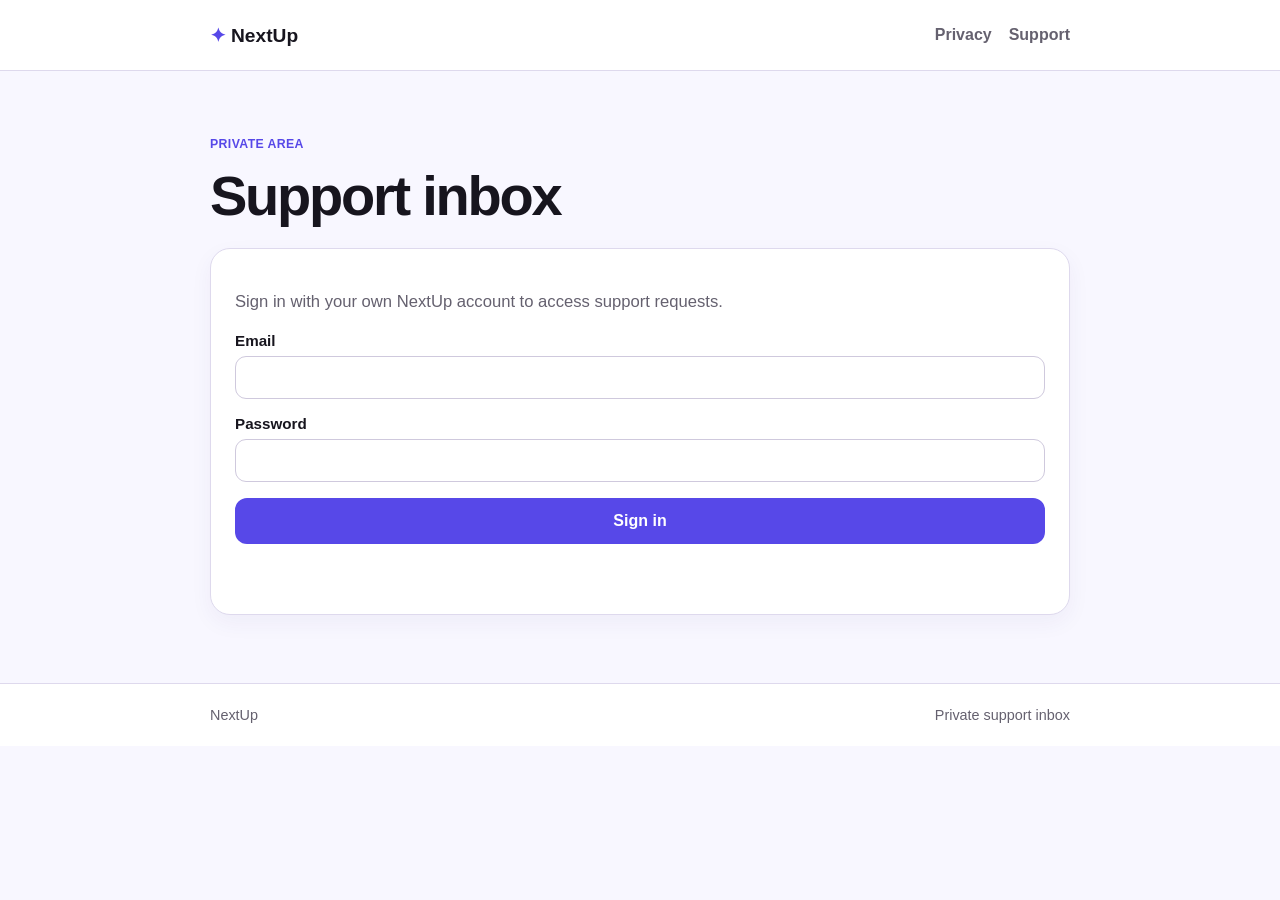
==== admin/index.html @ a48cab21 "Publish NextUp privacy and support website" ====
<!doctype html><html lang="en"><head><meta charset="utf-8"><meta name="viewport" content="width=device-width,initial-scale=1"><title>Support inbox · NextUp</title><link rel="stylesheet" href="../assets/site.css"></head><body>
<header class="site-header"><div class="header-content"><a class="brand" href="../"><span class="brand-mark">✦</span>NextUp</a><nav><a href="../privacy/">Privacy</a><a href="../support/">Support</a></nav></div></header>
<main class="content"><p class="eyebrow">Private area</p><h1>Support inbox</h1><section id="login-card" class="card"><p>Sign in with your own NextUp account to access support requests.</p><form id="login-form"><label>Email<input required name="email" type="email" autocomplete="username"></label><label>Password<input required name="password" type="password" autocomplete="current-password"></label><button class="button">Sign in</button><p id="login-result" class="hint" aria-live="polite"></p></form></section><section id="inbox" class="card hidden"><div style="display:flex;justify-content:space-between;gap:16px;align-items:center"><h2 style="margin:0">Messages</h2><button id="sign-out" class="button secondary">Sign out</button></div><p id="inbox-result" class="hint"></p><div id="message-list"></div></section></main>
<footer class="site-footer"><div class="footer-content"><span>NextUp</span><span>Private support inbox</span></div></footer><script src="../assets/config.js"></script><script type="module">
import {createClient} from 'https://esm.sh/@supabase/supabase-js@2';const supabase=createClient(NextUpSupportConfig.supabaseUrl,NextUpSupportConfig.publishableKey),loginCard=document.querySelector('#login-card'),inbox=document.querySelector('#inbox'),loginResult=document.querySelector('#login-result'),list=document.querySelector('#message-list'),inboxResult=document.querySelector('#inbox-result');const escape=value=>String(value??'').replace(/[&<>'"]/g,char=>({'&':'&amp;','<':'&lt;','>':'&gt;',"'":'&#39;','"':'&quot;'}[char]));async function load(){const {data,error}=await supabase.from('support_inbox').select('*').order('created_at',{ascending:false});if(error){inboxResult.textContent='This account is not authorised to view the support inbox.';inboxResult.className='error';return;}inboxResult.textContent=data.length?`${data.length} request${data.length===1?'':'s'}.`:'No support requests yet.';list.innerHTML=data.map(item=>`<article class="inbox-item"><div style="display:flex;justify-content:space-between;gap:12px"><div><h3>${escape(item.subject)}</h3><p class="meta">${escape(item.name)}${item.reply_email?` · ${escape(item.reply_email)`:''} · ${new Date(item.created_at).toLocaleString()}</p></div><select class="status" data-id="${item.id}"><option value="new" ${item.status==='new'?'selected':''}>New</option><option value="in_progress" ${item.status==='in_progress'?'selected':''}>In progress</option><option value="resolved" ${item.status==='resolved'?'selected':''}>Resolved</option></select></div><p class="message">${escape(item.message)}</p>${item.expected_result?`<p><strong>Expected:</strong> ${escape(item.expected_result)}</p>`:''}${item.actual_result?`<p><strong>Actual:</strong> ${escape(item.actual_result)}</p>`:''}${item.error_message?`<p><strong>Error:</strong> ${escape(item.error_message)}</p>`:''}<p class="meta">${escape(item.category)}${item.device_model?` · ${escape(item.device_model)`:''}${item.ios_version?` · ${escape(item.ios_version)`:''}${item.screen?` · ${escape(item.screen)`:''}</p></article>`).join('');document.querySelectorAll('.status').forEach(select=>select.addEventListener('change',async()=>{await supabase.from('support_inbox').update({status:select.value,updated_at:new Date().toISOString()}).eq('id',select.dataset.id);}));}async function session(){const {data:{session}}=await supabase.auth.getSession();if(session){loginCard.classList.add('hidden');inbox.classList.remove('hidden');await load();}}document.querySelector('#login-form').addEventListener('submit',async event=>{event.preventDefault();const values=Object.fromEntries(new FormData(event.target)),{error}=await supabase.auth.signInWithPassword({email:values.email,password:values.password});if(error){loginResult.textContent='Sign-in failed.';loginResult.className='error';return;}await session();});document.querySelector('#sign-out').addEventListener('click',async()=>{await supabase.auth.signOut();inbox.classList.add('hidden');loginCard.classList.remove('hidden');list.innerHTML='';});await session();
</script></body></html>
---- assets/site.css ----
:root { --ink:#17151e; --muted:#65616f; --surface:#f8f7ff; --card:#fff; --line:#ded9ed; --indigo:#5748e8; --violet:#7a54db; --gold:#f4a400; --danger:#cb3044; }
* { box-sizing:border-box; }
html { background:var(--surface); color:var(--ink); font-family:-apple-system,BlinkMacSystemFont,"SF Pro Display","Segoe UI",sans-serif; }
body { margin:0; min-width:320px; }
a { color:var(--indigo); font-weight:650; text-underline-offset:3px; }
.site-header { background:#fff; border-bottom:1px solid var(--line); }
.header-content,.content,.footer-content { width:min(100% - 40px, 860px); margin:auto; }
.header-content { display:flex; align-items:center; justify-content:space-between; min-height:70px; gap:20px; }
.brand { color:var(--ink); font-size:1.2rem; font-weight:800; text-decoration:none; white-space:nowrap; }
.brand-mark { color:var(--indigo); margin-right:5px; }
nav { display:flex; flex-wrap:wrap; gap:17px; }
nav a { color:var(--muted); text-decoration:none; }
nav a[aria-current="page"] { color:var(--indigo); }
.content { padding:52px 0 68px; }
.eyebrow { color:var(--indigo); font-weight:750; letter-spacing:.03em; text-transform:uppercase; font-size:.77rem; }
h1 { font-size:clamp(2.2rem,7vw,3.5rem); line-height:1.04; letter-spacing:-.04em; margin:10px 0 16px; }
h2 { font-size:1.4rem; margin:34px 0 10px; letter-spacing:-.02em; }
h3 { font-size:1.05rem; margin:0 0 6px; }
p,li { color:var(--muted); font-size:1.04rem; line-height:1.6; }
.lead { font-size:1.2rem; max-width:640px; }
.card { background:var(--card); border:1px solid var(--line); border-radius:20px; padding:24px; margin-top:22px; box-shadow:0 8px 22px rgba(61,45,120,.05); }
.grid { display:grid; grid-template-columns:repeat(2,minmax(0,1fr)); gap:16px; margin-top:25px; }
.button { display:inline-flex; align-items:center; justify-content:center; min-height:46px; padding:11px 17px; background:var(--indigo); border:0; border-radius:12px; color:#fff; font:inherit; font-weight:750; text-decoration:none; cursor:pointer; }
.button:hover { background:#493bd4; }
.button.secondary { background:#eeebff; color:var(--indigo); }
.site-footer { border-top:1px solid var(--line); background:#fff; padding:23px 0; }
.footer-content { display:flex; gap:15px; justify-content:space-between; color:var(--muted); font-size:.9rem; }
form { display:grid; gap:16px; }
label { display:grid; gap:7px; color:var(--ink); font-weight:700; font-size:.95rem; }
input,select,textarea { width:100%; border:1px solid #cfc9dd; background:#fff; border-radius:11px; color:var(--ink); font:inherit; padding:12px; }
textarea { min-height:124px; resize:vertical; }
input:focus,select:focus,textarea:focus { outline:3px solid #dcd8ff; border-color:var(--indigo); }
.form-grid { display:grid; grid-template-columns:repeat(2,minmax(0,1fr)); gap:16px; }
.hint,.notice { color:var(--muted); font-size:.92rem; }
.notice { padding:12px 14px; background:#f0efff; border-radius:11px; }
.error { color:var(--danger); }.success { color:#197943; }
.honeypot { position:absolute; left:-9999px; }
.message { white-space:pre-wrap; color:var(--ink); }
.inbox-item { border-top:1px solid var(--line); padding:20px 0; }.inbox-item:first-child { border-top:0; }
.meta { color:var(--muted); font-size:.9rem; }.status { border:0; border-radius:999px; background:#eeebff; color:var(--indigo); padding:6px 9px; font:inherit; font-weight:700; }
.hidden { display:none !important; }
@media (max-width:600px) { .header-content,.footer-content { align-items:flex-start; flex-direction:column; padding:17px 0; }.content { padding-top:38px; }.grid,.form-grid { grid-template-columns:1fr; }.footer-content { gap:8px; } }
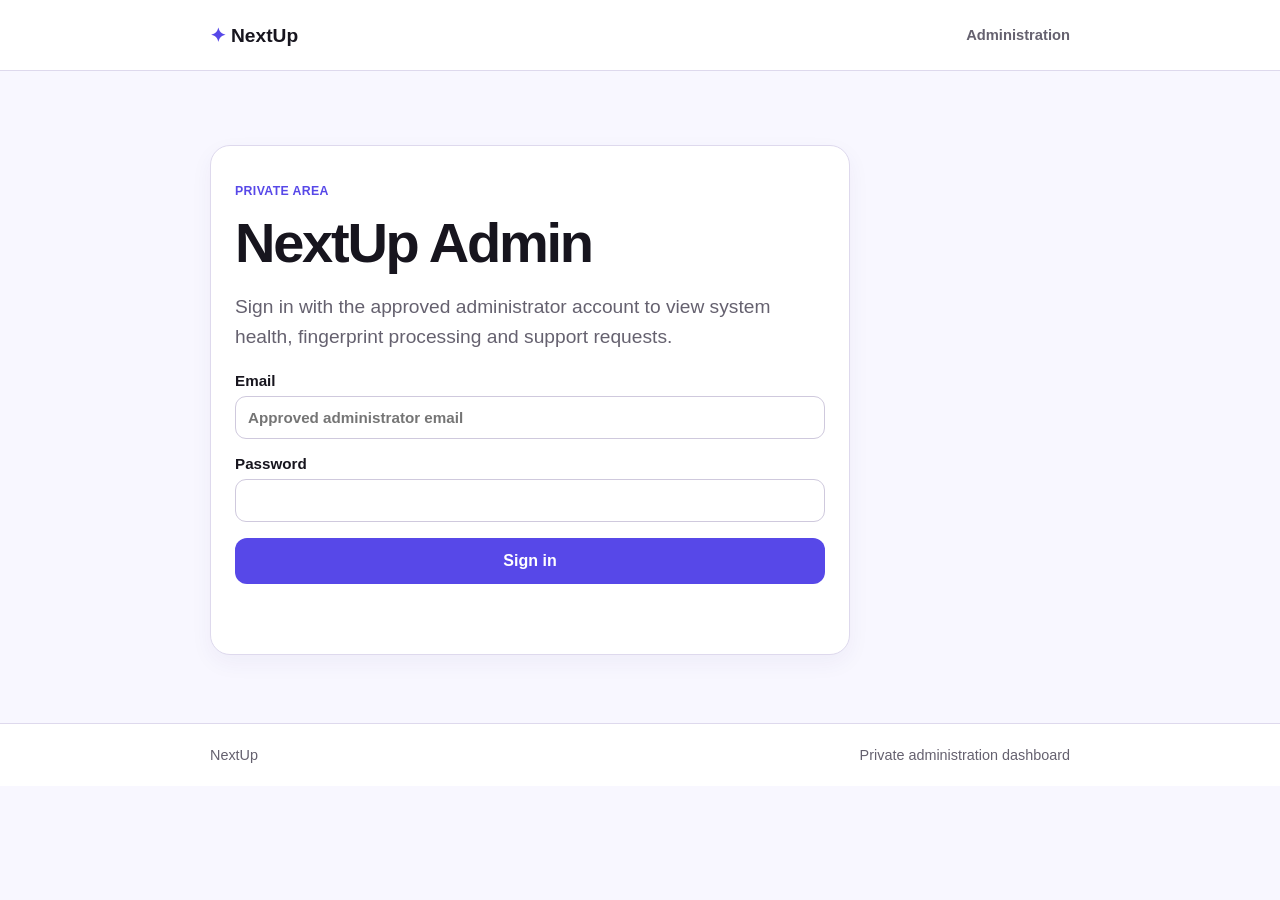
==== commit 79dbe65d: "Build read-only NextUp admin dashboard" ====
--- a/admin/index.html
+++ b/admin/index.html
@@ -1,6 +1,242 @@
-<!doctype html><html lang="en"><head><meta charset="utf-8"><meta name="viewport" content="width=device-width,initial-scale=1"><title>Support inbox · NextUp</title><link rel="stylesheet" href="../assets/site.css"></head><body>
-<header class="site-header"><div class="header-content"><a class="brand" href="../"><span class="brand-mark">✦</span>NextUp</a><nav><a href="../privacy/">Privacy</a><a href="../support/">Support</a></nav></div></header>
-<main class="content"><p class="eyebrow">Private area</p><h1>Support inbox</h1><section id="login-card" class="card"><p>Sign in with your own NextUp account to access support requests.</p><form id="login-form"><label>Email<input required name="email" type="email" autocomplete="username"></label><label>Password<input required name="password" type="password" autocomplete="current-password"></label><button class="button">Sign in</button><p id="login-result" class="hint" aria-live="polite"></p></form></section><section id="inbox" class="card hidden"><div style="display:flex;justify-content:space-between;gap:16px;align-items:center"><h2 style="margin:0">Messages</h2><button id="sign-out" class="button secondary">Sign out</button></div><p id="inbox-result" class="hint"></p><div id="message-list"></div></section></main>
-<footer class="site-footer"><div class="footer-content"><span>NextUp</span><span>Private support inbox</span></div></footer><script src="../assets/config.js"></script><script type="module">
-import {createClient} from 'https://esm.sh/@supabase/supabase-js@2';const supabase=createClient(NextUpSupportConfig.supabaseUrl,NextUpSupportConfig.publishableKey),loginCard=document.querySelector('#login-card'),inbox=document.querySelector('#inbox'),loginResult=document.querySelector('#login-result'),list=document.querySelector('#message-list'),inboxResult=document.querySelector('#inbox-result');const escape=value=>String(value??'').replace(/[&<>'"]/g,char=>({'&':'&amp;','<':'&lt;','>':'&gt;',"'":'&#39;','"':'&quot;'}[char]));async function load(){const {data,error}=await supabase.from('support_inbox').select('*').order('created_at',{ascending:false});if(error){inboxResult.textContent='This account is not authorised to view the support inbox.';inboxResult.className='error';return;}inboxResult.textContent=data.length?`${data.length} request${data.length===1?'':'s'}.`:'No support requests yet.';list.innerHTML=data.map(item=>`<article class="inbox-item"><div style="display:flex;justify-content:space-between;gap:12px"><div><h3>${escape(item.subject)}</h3><p class="meta">${escape(item.name)}${item.reply_email?` · ${escape(item.reply_email)`:''} · ${new Date(item.created_at).toLocaleString()}</p></div><select class="status" data-id="${item.id}"><option value="new" ${item.status==='new'?'selected':''}>New</option><option value="in_progress" ${item.status==='in_progress'?'selected':''}>In progress</option><option value="resolved" ${item.status==='resolved'?'selected':''}>Resolved</option></select></div><p class="message">${escape(item.message)}</p>${item.expected_result?`<p><strong>Expected:</strong> ${escape(item.expected_result)}</p>`:''}${item.actual_result?`<p><strong>Actual:</strong> ${escape(item.actual_result)}</p>`:''}${item.error_message?`<p><strong>Error:</strong> ${escape(item.error_message)}</p>`:''}<p class="meta">${escape(item.category)}${item.device_model?` · ${escape(item.device_model)`:''}${item.ios_version?` · ${escape(item.ios_version)`:''}${item.screen?` · ${escape(item.screen)`:''}</p></article>`).join('');document.querySelectorAll('.status').forEach(select=>select.addEventListener('change',async()=>{await supabase.from('support_inbox').update({status:select.value,updated_at:new Date().toISOString()}).eq('id',select.dataset.id);}));}async function session(){const {data:{session}}=await supabase.auth.getSession();if(session){loginCard.classList.add('hidden');inbox.classList.remove('hidden');await load();}}document.querySelector('#login-form').addEventListener('submit',async event=>{event.preventDefault();const values=Object.fromEntries(new FormData(event.target)),{error}=await supabase.auth.signInWithPassword({email:values.email,password:values.password});if(error){loginResult.textContent='Sign-in failed.';loginResult.className='error';return;}await session();});document.querySelector('#sign-out').addEventListener('click',async()=>{await supabase.auth.signOut();inbox.classList.add('hidden');loginCard.classList.remove('hidden');list.innerHTML='';});await session();
-</script></body></html>
+<!doctype html>
+<html lang="en">
+<head>
+  <meta charset="utf-8">
+  <meta name="viewport" content="width=device-width,initial-scale=1">
+  <meta name="robots" content="noindex,nofollow">
+  <title>NextUp Admin</title>
+  <link rel="stylesheet" href="../assets/site.css">
+</head>
+<body class="admin-page">
+  <header class="site-header">
+    <div class="header-content">
+      <a class="brand" href="../"><span class="brand-mark">✦</span>NextUp</a>
+      <span class="admin-label">Administration</span>
+    </div>
+  </header>
+
+  <main class="content admin-content">
+    <section id="login-card" class="admin-login card">
+      <p class="eyebrow">Private area</p>
+      <h1>NextUp Admin</h1>
+      <p class="lead">Sign in with the approved administrator account to view system health, fingerprint processing and support requests.</p>
+      <form id="login-form">
+        <label>Email<input required name="email" type="email" autocomplete="username" placeholder="Approved administrator email"></label>
+        <label>Password<input required name="password" type="password" autocomplete="current-password"></label>
+        <button class="button" type="submit">Sign in</button>
+        <p id="login-result" class="hint" aria-live="polite"></p>
+      </form>
+    </section>
+
+    <section id="dashboard" class="hidden" aria-live="polite">
+      <div class="admin-title-row">
+        <div>
+          <p class="eyebrow">Private dashboard</p>
+          <h1>System overview</h1>
+          <p id="refresh-status" class="hint">Loading…</p>
+        </div>
+        <div class="admin-actions">
+          <button id="refresh" class="button secondary" type="button">Refresh</button>
+          <button id="sign-out" class="button secondary" type="button">Sign out</button>
+        </div>
+      </div>
+
+      <p id="dashboard-error" class="error hidden" role="alert"></p>
+
+      <section aria-labelledby="overview-heading">
+        <h2 id="overview-heading">Fingerprint worker queue</h2>
+        <div id="overview-cards" class="metric-grid"></div>
+      </section>
+
+      <section class="admin-section" aria-labelledby="health-heading">
+        <h2 id="health-heading">System health</h2>
+        <div id="health-card" class="health-card"></div>
+      </section>
+
+      <section class="admin-section" aria-labelledby="queue-heading">
+        <div class="section-title-row">
+          <div>
+            <h2 id="queue-heading">Fingerprint queue</h2>
+            <p id="queue-summary" class="hint">Loading jobs…</p>
+          </div>
+        </div>
+        <div class="filter-row" aria-label="Fingerprint queue filters">
+          <label>Status<select id="job-status"><option value="">All statuses</option><option value="pending">Pending</option><option value="processing">Processing</option><option value="completed">Completed</option><option value="failed">Failed</option><option value="unavailable">Unavailable</option></select></label>
+          <label>Age<select id="job-age"><option value="">Any age</option><option value="30">Pending over 30 minutes</option><option value="60">Older than 1 hour</option><option value="360">Older than 6 hours</option></select></label>
+          <label class="check-label"><input id="job-priority" type="checkbox"> High priority</label>
+          <label class="check-label"><input id="job-retried" type="checkbox"> Retried 3+ times</label>
+        </div>
+        <div class="table-wrap">
+          <table>
+            <thead><tr><th scope="col">TMDB ID</th><th scope="col">Status</th><th scope="col">Priority</th><th scope="col">Attempts</th><th scope="col">Requested</th><th scope="col">Latest activity</th><th scope="col">Error</th></tr></thead>
+            <tbody id="jobs-list"></tbody>
+          </table>
+        </div>
+        <div class="pagination"><button id="jobs-previous" class="button secondary" type="button">Previous</button><span id="jobs-page" class="hint"></span><button id="jobs-next" class="button secondary" type="button">Next</button></div>
+      </section>
+
+      <section class="admin-section" aria-labelledby="support-heading">
+        <div class="section-title-row">
+          <div><h2 id="support-heading">Support requests</h2><p id="support-summary" class="hint">Loading requests…</p></div>
+        </div>
+        <div class="filter-row" aria-label="Support request filters">
+          <label>Status<select id="support-status"><option value="">All statuses</option><option value="new">New</option><option value="in_progress">In progress</option><option value="resolved">Resolved</option></select></label>
+          <label class="search-label">Search<input id="support-search" type="search" placeholder="Subject, message or email"></label>
+        </div>
+        <div id="support-list" class="request-list"></div>
+        <div class="pagination"><button id="support-previous" class="button secondary" type="button">Previous</button><span id="support-page" class="hint"></span><button id="support-next" class="button secondary" type="button">Next</button></div>
+      </section>
+    </section>
+  </main>
+
+  <dialog id="job-detail" class="job-detail">
+    <div class="dialog-header"><h2>Fingerprint detail</h2><button id="close-detail" class="button secondary" type="button">Close</button></div>
+    <div id="job-detail-content"></div>
+  </dialog>
+
+  <footer class="site-footer"><div class="footer-content"><span>NextUp</span><span>Private administration dashboard</span></div></footer>
+
+  <script src="../assets/config.js"></script>
+  <script type="module">
+    import { createClient } from 'https://esm.sh/@supabase/supabase-js@2';
+
+    const supabase = createClient(NextUpSupportConfig.supabaseUrl, NextUpSupportConfig.publishableKey, {
+      auth: { persistSession: true, autoRefreshToken: true, detectSessionInUrl: false }
+    });
+    const state = { jobsPage: 0, jobsTotal: 0, supportPage: 0, supportTotal: 0, refreshTimer: null };
+    const $ = selector => document.querySelector(selector);
+    const loginCard = $('#login-card');
+    const dashboard = $('#dashboard');
+    const errorBanner = $('#dashboard-error');
+    const detailDialog = $('#job-detail');
+    const dateTime = value => value ? new Date(value).toLocaleString() : '—';
+    const age = minutes => minutes === null || minutes === undefined ? 'No pending jobs' : `${minutes < 60 ? `${minutes} min` : `${Math.floor(minutes / 60)}h ${minutes % 60}m`}`;
+    const setText = (selector, value) => $(selector).textContent = value;
+    const showError = message => { errorBanner.textContent = message; errorBanner.classList.toggle('hidden', !message); };
+    const statusTag = status => { const tag = document.createElement('span'); tag.className = `status-tag ${String(status || '').replace(/[^a-z_]/g, '')}`; tag.textContent = status || 'Unknown'; return tag; };
+    const text = (value, fallback = '—') => value === null || value === undefined || value === '' ? fallback : String(value);
+
+    async function rpc(name, values = {}) {
+      const { data, error } = await supabase.rpc(name, values);
+      if (error) throw error;
+      return data;
+    }
+
+    function renderOverview(row) {
+      const cards = [
+        ['Pending', row.pending_jobs, 'Waiting to be processed'],
+        ['Processing', row.processing_jobs, 'In progress now'],
+        ['Completed', row.completed_jobs, 'All recorded jobs'],
+        ['Failed', row.failed_jobs, 'Need attention'],
+        ['Last hour', row.completed_last_hour, 'Jobs completed'],
+        ['Oldest pending', age(row.oldest_pending_minutes), row.oldest_pending_at ? dateTime(row.oldest_pending_at) : 'Nothing waiting'],
+        ['Unanswered support', row.unanswered_support_requests, 'New or in progress'],
+        ['Support in 24h', row.support_requests_last_24_hours, 'Recently received']
+      ];
+      const container = $('#overview-cards');
+      container.replaceChildren(...cards.map(([label, value, note]) => {
+        const card = document.createElement('article'); card.className = 'metric-card';
+        const heading = document.createElement('h3'); heading.textContent = label;
+        const number = document.createElement('p'); number.className = 'metric-value'; number.textContent = text(value, '0');
+        const detail = document.createElement('p'); detail.className = 'hint'; detail.textContent = note;
+        card.append(heading, number, detail); return card;
+      }));
+    }
+
+    function renderHealth(row) {
+      const container = $('#health-card'); container.replaceChildren();
+      const items = [
+        ['Database', row.database_status || 'Connected'],
+        ['Last successful worker completion', dateTime(row.last_successful_worker_completion)],
+        ['Last worker failure', dateTime(row.last_worker_failure)],
+        ['Current queue age', age(row.queue_age_minutes)],
+        ['Failed jobs', text(row.failed_jobs, '0')],
+        ['Processing now', text(row.processing_jobs, '0')]
+      ];
+      items.forEach(([label, value]) => { const block = document.createElement('div'); const labelNode = document.createElement('span'); labelNode.textContent = label; const valueNode = document.createElement('strong'); valueNode.textContent = value; block.append(labelNode, valueNode); container.append(block); });
+    }
+
+    function renderJobs(rows) {
+      const body = $('#jobs-list'); body.replaceChildren();
+      state.jobsTotal = Number(rows[0]?.total_count || 0);
+      if (!rows.length) { const row = document.createElement('tr'); const cell = document.createElement('td'); cell.colSpan = 7; cell.textContent = 'No jobs match these filters.'; row.append(cell); body.append(row); }
+      rows.forEach(job => {
+        const row = document.createElement('tr'); row.className = 'selectable-row'; row.tabIndex = 0; row.setAttribute('aria-label', `View TMDB ${job.tmdb_id} fingerprint job details`);
+        const cells = [job.tmdb_id, null, job.priority, job.attempt_count, dateTime(job.requested_at), dateTime(job.completed_at || job.started_at || job.updated_at), job.error_code || '—'];
+        cells.forEach((value, index) => { const cell = document.createElement('td'); if (index === 1) cell.append(statusTag(job.status)); else cell.textContent = text(value); row.append(cell); });
+        const open = () => loadJobDetail(job.id); row.addEventListener('click', open); row.addEventListener('keydown', event => { if (event.key === 'Enter' || event.key === ' ') { event.preventDefault(); open(); } }); body.append(row);
+      });
+      const pageCount = Math.max(1, Math.ceil(state.jobsTotal / 50));
+      setText('#jobs-page', `Page ${state.jobsPage + 1} of ${pageCount} · ${state.jobsTotal} jobs`);
+      $('#jobs-previous').disabled = state.jobsPage === 0; $('#jobs-next').disabled = state.jobsPage + 1 >= pageCount;
+      setText('#queue-summary', state.jobsTotal ? `${state.jobsTotal} job${state.jobsTotal === 1 ? '' : 's'} found.` : 'No jobs match these filters.');
+    }
+
+    function addDetailBlock(container, label, value) { const block = document.createElement('div'); block.className = 'detail-item'; const heading = document.createElement('span'); heading.textContent = label; const content = document.createElement('strong'); content.textContent = text(value); block.append(heading, content); container.append(block); }
+    async function loadJobDetail(id) {
+      try {
+        const data = await rpc('admin_fingerprint_job_detail', { p_job_id: id });
+        const container = $('#job-detail-content'); container.replaceChildren();
+        if (!data) { container.textContent = 'This job is no longer available.'; detailDialog.showModal(); return; }
+        const fingerprint = data.fingerprint || {}; const job = data.job || {};
+        const summary = document.createElement('div'); summary.className = 'detail-grid';
+        [['TMDB ID', job.tmdb_id], ['Job status', job.status], ['Priority', job.priority], ['Attempts', job.attempt_count], ['Requested', dateTime(job.requested_at)], ['Last error', job.error_code], ['Fingerprint status', fingerprint.status], ['Usable fingerprint', fingerprint.usable ? 'Yes' : 'No'], ['Attributes', fingerprint.attribute_count], ['Genres', fingerprint.genre_count], ['Themes and keywords', fingerprint.keyword_count], ['Last success', dateTime(fingerprint.last_successful_run)]].forEach(([label, value]) => addDetailBlock(summary, label, value));
+        const availability = document.createElement('pre'); availability.className = 'detail-json'; availability.textContent = JSON.stringify(fingerprint.dimension_availability || {}, null, 2);
+        const availabilityHeading = document.createElement('h3'); availabilityHeading.textContent = 'Dimensions present';
+        const historyHeading = document.createElement('h3'); historyHeading.textContent = 'Recent job history';
+        const history = document.createElement('ul'); history.className = 'history-list';
+        (data.history || []).forEach(item => { const entry = document.createElement('li'); entry.textContent = `${dateTime(item.requested_at)} · ${item.status} · ${item.attempt_count} attempt${item.attempt_count === 1 ? '' : 's'}${item.error_code ? ` · ${item.error_code}` : ''}`; history.append(entry); });
+        if (!history.children.length) { const entry = document.createElement('li'); entry.textContent = 'No previous job history.'; history.append(entry); }
+        container.append(summary, availabilityHeading, availability, historyHeading, history); detailDialog.showModal();
+      } catch (error) { showError(error.message || 'Could not load fingerprint details.'); }
+    }
+
+    function renderSupport(rows) {
+      const list = $('#support-list'); list.replaceChildren(); state.supportTotal = Number(rows[0]?.total_count || 0);
+      if (!rows.length) { const empty = document.createElement('p'); empty.className = 'hint'; empty.textContent = 'No support requests match these filters.'; list.append(empty); }
+      rows.forEach(request => {
+        const card = document.createElement('article'); card.className = 'request-card';
+        const top = document.createElement('div'); top.className = 'request-top'; const title = document.createElement('h3'); title.textContent = request.subject; top.append(title, statusTag(request.status));
+        const meta = document.createElement('p'); meta.className = 'meta'; meta.textContent = `${request.name}${request.reply_email ? ` · ${request.reply_email}` : ''} · ${dateTime(request.created_at)}`;
+        const message = document.createElement('p'); message.className = 'message'; message.textContent = request.message;
+        const context = document.createElement('p'); context.className = 'meta'; context.textContent = [request.category, request.device_model, request.ios_version, request.app_version, request.screen].filter(Boolean).join(' · ');
+        card.append(top, meta, message);
+        [['Expected', request.expected_result], ['Actual', request.actual_result], ['Error', request.error_message], ['Admin note', request.admin_note]].forEach(([label, value]) => { if (value) { const line = document.createElement('p'); const strong = document.createElement('strong'); strong.textContent = `${label}: `; line.append(strong, document.createTextNode(value)); card.append(line); } });
+        if (context.textContent) card.append(context); list.append(card);
+      });
+      const pageCount = Math.max(1, Math.ceil(state.supportTotal / 50));
+      setText('#support-page', `Page ${state.supportPage + 1} of ${pageCount} · ${state.supportTotal} requests`);
+      $('#support-previous').disabled = state.supportPage === 0; $('#support-next').disabled = state.supportPage + 1 >= pageCount;
+      setText('#support-summary', state.supportTotal ? `${state.supportTotal} request${state.supportTotal === 1 ? '' : 's'} found.` : 'No support requests match these filters.');
+    }
+
+    async function loadJobs() { const rows = await rpc('admin_fingerprint_jobs', { p_status: $('#job-status').value || null, p_high_priority: $('#job-priority').checked, p_retried: $('#job-retried').checked, p_stale_minutes: $('#job-age').value ? Number($('#job-age').value) : null, p_page: state.jobsPage, p_page_size: 50 }); renderJobs(rows || []); }
+    async function loadSupport() { const rows = await rpc('admin_support_requests', { p_status: $('#support-status').value || null, p_search: $('#support-search').value || null, p_page: state.supportPage, p_page_size: 50 }); renderSupport(rows || []); }
+    async function refreshDashboard() {
+      try {
+        showError('');
+        const [overview, health] = await Promise.all([rpc('admin_dashboard_overview'), rpc('admin_system_health')]);
+        renderOverview(overview?.[0] || {}); renderHealth(health?.[0] || {});
+        await Promise.all([loadJobs(), loadSupport()]);
+        setText('#refresh-status', `Last refreshed ${new Date().toLocaleTimeString()}. Updates automatically every minute.`);
+      } catch (error) {
+        const unauthorized = /administrator access|required|permission|JWT|session/i.test(error.message || '');
+        if (unauthorized) { await signOut('This account is not authorised to use the NextUp Admin dashboard.'); return; }
+        showError(error.message || 'The dashboard could not refresh. Please try again.');
+      }
+    }
+    function startDashboard() { loginCard.classList.add('hidden'); dashboard.classList.remove('hidden'); clearInterval(state.refreshTimer); refreshDashboard(); state.refreshTimer = setInterval(refreshDashboard, 60000); }
+    async function signOut(message = '') { clearInterval(state.refreshTimer); await supabase.auth.signOut(); dashboard.classList.add('hidden'); loginCard.classList.remove('hidden'); setText('#login-result', message); $('#login-result').className = message ? 'error' : 'hint'; }
+
+    $('#login-form').addEventListener('submit', async event => { event.preventDefault(); const values = Object.fromEntries(new FormData(event.currentTarget)); setText('#login-result', 'Signing in…'); $('#login-result').className = 'hint'; const { error } = await supabase.auth.signInWithPassword({ email: values.email, password: values.password }); if (error) { setText('#login-result', 'Sign-in failed. Please check the approved administrator credentials.'); $('#login-result').className = 'error'; return; } startDashboard(); });
+    $('#sign-out').addEventListener('click', () => signOut()); $('#refresh').addEventListener('click', refreshDashboard); $('#close-detail').addEventListener('click', () => detailDialog.close());
+    [['#job-status', 'change'], ['#job-age', 'change'], ['#job-priority', 'change'], ['#job-retried', 'change']].forEach(([selector, event]) => $(selector).addEventListener(event, () => { state.jobsPage = 0; loadJobs().catch(error => showError(error.message)); }));
+    $('#support-status').addEventListener('change', () => { state.supportPage = 0; loadSupport().catch(error => showError(error.message)); });
+    let searchTimer; $('#support-search').addEventListener('input', () => { clearTimeout(searchTimer); searchTimer = setTimeout(() => { state.supportPage = 0; loadSupport().catch(error => showError(error.message)); }, 250); });
+    $('#jobs-previous').addEventListener('click', () => { if (state.jobsPage > 0) { state.jobsPage--; loadJobs().catch(error => showError(error.message)); } }); $('#jobs-next').addEventListener('click', () => { if ((state.jobsPage + 1) * 50 < state.jobsTotal) { state.jobsPage++; loadJobs().catch(error => showError(error.message)); } });
+    $('#support-previous').addEventListener('click', () => { if (state.supportPage > 0) { state.supportPage--; loadSupport().catch(error => showError(error.message)); } }); $('#support-next').addEventListener('click', () => { if ((state.supportPage + 1) * 50 < state.supportTotal) { state.supportPage++; loadSupport().catch(error => showError(error.message)); } });
+    supabase.auth.onAuthStateChange((_event, session) => { if (!session && !loginCard.classList.contains('hidden')) return; if (!session) signOut('Your session has ended. Please sign in again.'); });
+    const { data: { session } } = await supabase.auth.getSession(); if (session) startDashboard();
+  </script>
+</body>
+</html>
--- a/assets/site.css
+++ b/assets/site.css
@@ -39,4 +39,21 @@
 .inbox-item { border-top:1px solid var(--line); padding:20px 0; }.inbox-item:first-child { border-top:0; }
 .meta { color:var(--muted); font-size:.9rem; }.status { border:0; border-radius:999px; background:#eeebff; color:var(--indigo); padding:6px 9px; font:inherit; font-weight:700; }
 .hidden { display:none !important; }
+.admin-label { color:var(--muted); font-size:.92rem; font-weight:700; }
+.admin-content { max-width:1120px; }
+.admin-login { max-width:640px; }
+.admin-title-row,.section-title-row,.dialog-header,.request-top { display:flex; align-items:flex-start; justify-content:space-between; gap:18px; }
+.admin-title-row h1 { margin-bottom:8px; }.admin-actions { display:flex; flex-wrap:wrap; gap:9px; padding-top:14px; }
+.admin-section { margin-top:46px; }.admin-section h2 { margin:0 0 8px; }
+.metric-grid { display:grid; grid-template-columns:repeat(4,minmax(0,1fr)); gap:14px; margin-top:16px; }
+.metric-card,.health-card,.request-card { background:var(--card); border:1px solid var(--line); border-radius:16px; box-shadow:0 8px 22px rgba(61,45,120,.05); }
+.metric-card { padding:18px; min-height:142px; }.metric-card h3 { margin:0; }.metric-value { color:var(--ink); font-size:1.9rem; font-weight:800; line-height:1.05; margin:16px 0 7px; letter-spacing:-.04em; }
+.health-card { display:grid; grid-template-columns:repeat(3,minmax(0,1fr)); gap:1px; overflow:hidden; margin-top:16px; }.health-card div { padding:17px; background:var(--card); border:1px solid #f1eef8; }.health-card span { display:block; color:var(--muted); font-size:.86rem; margin-bottom:7px; }.health-card strong { display:block; color:var(--ink); font-size:.98rem; overflow-wrap:anywhere; }
+.filter-row { display:flex; flex-wrap:wrap; align-items:end; gap:14px; background:#f0efff; border-radius:15px; padding:15px; margin:17px 0; }.filter-row label { min-width:145px; }.filter-row .search-label { flex:1 1 260px; }.filter-row input,.filter-row select { background:#fff; }.check-label { display:flex; grid-template-columns:auto 1fr; align-items:center; gap:8px; min-height:46px; }.check-label input { width:18px; height:18px; accent-color:var(--indigo); }
+.table-wrap { overflow-x:auto; border:1px solid var(--line); border-radius:16px; background:#fff; }table { width:100%; min-width:800px; border-collapse:collapse; text-align:left; }th,td { padding:13px 15px; border-bottom:1px solid var(--line); vertical-align:middle; }th { color:var(--muted); font-size:.8rem; text-transform:uppercase; letter-spacing:.045em; }tbody tr:last-child td { border-bottom:0; }.selectable-row { cursor:pointer; }.selectable-row:hover,.selectable-row:focus { background:#f4f2ff; outline:none; }
+.status-tag { display:inline-flex; align-items:center; min-height:27px; padding:4px 9px; border-radius:999px; background:#eceaff; color:var(--indigo); font-size:.82rem; font-weight:750; white-space:nowrap; }.status-tag.failed { background:#fde8ec; color:var(--danger); }.status-tag.pending { background:#fff3d7; color:#8b5d00; }.status-tag.processing { background:#e5f3fa; color:#1b647c; }.status-tag.completed { background:#e8f6ec; color:#197943; }.status-tag.unavailable { background:#ececf0; color:#55515d; }
+.pagination { display:flex; align-items:center; justify-content:flex-end; gap:12px; margin-top:14px; }.pagination .button { min-height:39px; padding:8px 13px; }.button:disabled { opacity:.45; cursor:not-allowed; }
+.request-list { display:grid; gap:13px; }.request-card { padding:20px; }.request-card h3 { font-size:1.08rem; }.request-card p { margin:8px 0; }.request-card strong { color:var(--ink); }.job-detail { width:min(760px,calc(100% - 30px)); max-height:85vh; border:1px solid var(--line); border-radius:20px; padding:24px; color:var(--ink); background:var(--surface); box-shadow:0 20px 70px rgba(16,12,45,.3); }.job-detail::backdrop { background:rgba(20,17,34,.5); }.dialog-header { position:sticky; top:-24px; z-index:1; padding:2px 0 17px; background:var(--surface); border-bottom:1px solid var(--line); }.dialog-header h2 { margin:4px 0; }.detail-grid { display:grid; grid-template-columns:repeat(2,minmax(0,1fr)); gap:1px; border:1px solid var(--line); border-radius:14px; overflow:hidden; margin:18px 0 24px; }.detail-item { padding:13px; background:#fff; border:1px solid #f1eef8; }.detail-item span { display:block; color:var(--muted); font-size:.8rem; margin-bottom:4px; }.detail-item strong { overflow-wrap:anywhere; }.detail-json { overflow:auto; padding:14px; background:#201d2d; color:#f8f7ff; border-radius:13px; font-size:.85rem; }.history-list { padding-left:21px; }.history-list li { color:var(--muted); margin:8px 0; }
 @media (max-width:600px) { .header-content,.footer-content { align-items:flex-start; flex-direction:column; padding:17px 0; }.content { padding-top:38px; }.grid,.form-grid { grid-template-columns:1fr; }.footer-content { gap:8px; } }
+@media (max-width:820px) { .metric-grid { grid-template-columns:repeat(2,minmax(0,1fr)); }.health-card { grid-template-columns:repeat(2,minmax(0,1fr)); }.admin-title-row { flex-direction:column; }.admin-actions { padding-top:0; } }
+@media (max-width:520px) { .metric-grid,.health-card,.detail-grid { grid-template-columns:1fr; }.filter-row { align-items:stretch; }.filter-row label { width:100%; }.pagination { justify-content:space-between; gap:8px; }.pagination .hint { font-size:.8rem; }.request-top { flex-direction:column; gap:9px; } }
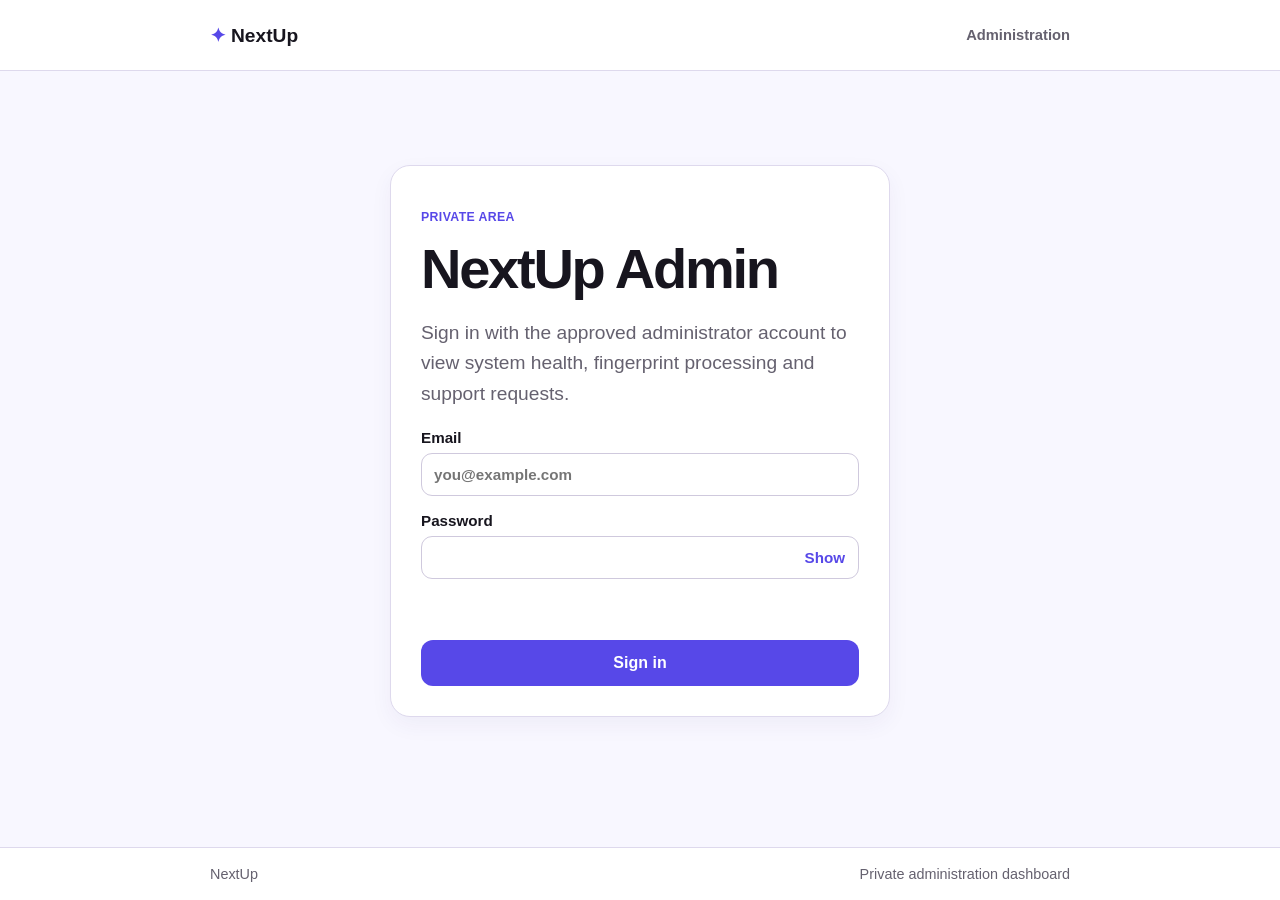
==== commit 0abae552: "Improve admin support workflow" ====
--- a/admin/index.html
+++ b/admin/index.html
@@ -21,10 +21,12 @@
       <h1>NextUp Admin</h1>
       <p class="lead">Sign in with the approved administrator account to view system health, fingerprint processing and support requests.</p>
       <form id="login-form">
-        <label>Email<input required name="email" type="email" autocomplete="username" placeholder="Approved administrator email"></label>
-        <label>Password<input required name="password" type="password" autocomplete="current-password"></label>
-        <button class="button" type="submit">Sign in</button>
-        <p id="login-result" class="hint" aria-live="polite"></p>
+        <label>Email<input required name="email" type="email" autocomplete="username" placeholder="you@example.com"></label>
+        <label>Password
+          <span class="password-field"><input id="admin-password" required name="password" type="password" autocomplete="current-password"><button id="toggle-password" class="text-button password-toggle" type="button" aria-controls="admin-password" aria-pressed="false">Show</button></span>
+        </label>
+        <p id="login-result" class="hint" role="alert" aria-live="assertive"></p>
+        <button id="sign-in-button" class="button" type="submit">Sign in</button>
       </form>
     </section>
 
@@ -68,7 +70,7 @@
         </div>
         <div class="table-wrap">
           <table>
-            <thead><tr><th scope="col">TMDB ID</th><th scope="col">Status</th><th scope="col">Priority</th><th scope="col">Attempts</th><th scope="col">Requested</th><th scope="col">Latest activity</th><th scope="col">Error</th></tr></thead>
+            <thead><tr><th scope="col">Show</th><th scope="col">Status</th><th scope="col">Priority</th><th scope="col">Attempts</th><th scope="col">Requested</th><th scope="col">Latest activity</th><th scope="col">Error</th></tr></thead>
             <tbody id="jobs-list"></tbody>
           </table>
         </div>
@@ -94,6 +96,11 @@
     <div id="job-detail-content"></div>
   </dialog>
 
+  <dialog id="support-detail" class="job-detail support-detail">
+    <div class="dialog-header"><h2>Support request</h2><button id="close-support-detail" class="button secondary" type="button">Close</button></div>
+    <div id="support-detail-content"></div>
+  </dialog>
+
   <footer class="site-footer"><div class="footer-content"><span>NextUp</span><span>Private administration dashboard</span></div></footer>
 
   <script src="../assets/config.js"></script>
@@ -103,12 +110,13 @@
     const supabase = createClient(NextUpSupportConfig.supabaseUrl, NextUpSupportConfig.publishableKey, {
       auth: { persistSession: true, autoRefreshToken: true, detectSessionInUrl: false }
     });
-    const state = { jobsPage: 0, jobsTotal: 0, supportPage: 0, supportTotal: 0, refreshTimer: null };
+    const state = { jobsPage: 0, jobsTotal: 0, supportPage: 0, supportTotal: 0, refreshTimer: null, isStarting: false, isSigningOut: false, isSigningIn: false, activeSupportRequestID: null };
     const $ = selector => document.querySelector(selector);
     const loginCard = $('#login-card');
     const dashboard = $('#dashboard');
     const errorBanner = $('#dashboard-error');
     const detailDialog = $('#job-detail');
+    const supportDetailDialog = $('#support-detail');
     const dateTime = value => value ? new Date(value).toLocaleString() : '—';
     const age = minutes => minutes === null || minutes === undefined ? 'No pending jobs' : `${minutes < 60 ? `${minutes} min` : `${Math.floor(minutes / 60)}h ${minutes % 60}m`}`;
     const setText = (selector, value) => $(selector).textContent = value;
@@ -130,7 +138,7 @@
         ['Failed', row.failed_jobs, 'Need attention'],
         ['Last hour', row.completed_last_hour, 'Jobs completed'],
         ['Oldest pending', age(row.oldest_pending_minutes), row.oldest_pending_at ? dateTime(row.oldest_pending_at) : 'Nothing waiting'],
-        ['Unanswered support', row.unanswered_support_requests, 'New or in progress'],
+        ['Unresolved support', row.unanswered_support_requests, `${text(row.new_support_requests, '0')} new · ${text(row.in_progress_support_requests, '0')} in progress`],
         ['Support in 24h', row.support_requests_last_24_hours, 'Recently received']
       ];
       const container = $('#overview-cards');
@@ -161,9 +169,9 @@
       state.jobsTotal = Number(rows[0]?.total_count || 0);
       if (!rows.length) { const row = document.createElement('tr'); const cell = document.createElement('td'); cell.colSpan = 7; cell.textContent = 'No jobs match these filters.'; row.append(cell); body.append(row); }
       rows.forEach(job => {
-        const row = document.createElement('tr'); row.className = 'selectable-row'; row.tabIndex = 0; row.setAttribute('aria-label', `View TMDB ${job.tmdb_id} fingerprint job details`);
-        const cells = [job.tmdb_id, null, job.priority, job.attempt_count, dateTime(job.requested_at), dateTime(job.completed_at || job.started_at || job.updated_at), job.error_code || '—'];
-        cells.forEach((value, index) => { const cell = document.createElement('td'); if (index === 1) cell.append(statusTag(job.status)); else cell.textContent = text(value); row.append(cell); });
+        const row = document.createElement('tr'); row.className = 'selectable-row'; row.tabIndex = 0; row.setAttribute('aria-label', `View ${job.show_title || `TMDB ${job.tmdb_id}`} fingerprint job details`);
+        const cells = [null, null, job.priority, job.attempt_count, dateTime(job.requested_at), dateTime(job.completed_at || job.started_at || job.updated_at), job.error_code || '—'];
+        cells.forEach((value, index) => { const cell = document.createElement('td'); if (index === 0) { const title = document.createElement('strong'); title.textContent = job.show_title || 'Show title unavailable'; const identifier = document.createElement('span'); identifier.className = 'table-subtitle'; identifier.textContent = `TMDB ${job.tmdb_id}`; cell.append(title, identifier); } else if (index === 1) cell.append(statusTag(job.status)); else cell.textContent = text(value); row.append(cell); });
         const open = () => loadJobDetail(job.id); row.addEventListener('click', open); row.addEventListener('keydown', event => { if (event.key === 'Enter' || event.key === ' ') { event.preventDefault(); open(); } }); body.append(row);
       });
       const pageCount = Math.max(1, Math.ceil(state.jobsTotal / 50));
@@ -180,7 +188,7 @@
         if (!data) { container.textContent = 'This job is no longer available.'; detailDialog.showModal(); return; }
         const fingerprint = data.fingerprint || {}; const job = data.job || {};
         const summary = document.createElement('div'); summary.className = 'detail-grid';
-        [['TMDB ID', job.tmdb_id], ['Job status', job.status], ['Priority', job.priority], ['Attempts', job.attempt_count], ['Requested', dateTime(job.requested_at)], ['Last error', job.error_code], ['Fingerprint status', fingerprint.status], ['Usable fingerprint', fingerprint.usable ? 'Yes' : 'No'], ['Attributes', fingerprint.attribute_count], ['Genres', fingerprint.genre_count], ['Themes and keywords', fingerprint.keyword_count], ['Last success', dateTime(fingerprint.last_successful_run)]].forEach(([label, value]) => addDetailBlock(summary, label, value));
+        [['Show', job.show_title || 'Show title unavailable'], ['TMDB ID', job.tmdb_id], ['Job status', job.status], ['Priority', job.priority], ['Attempts', job.attempt_count], ['Requested', dateTime(job.requested_at)], ['Last error', job.error_code], ['Fingerprint status', fingerprint.status], ['Usable fingerprint', fingerprint.usable ? 'Yes' : 'No'], ['Attributes', fingerprint.attribute_count], ['Genres', fingerprint.genre_count], ['Themes and keywords', fingerprint.keyword_count], ['Last success', dateTime(fingerprint.last_successful_run)]].forEach(([label, value]) => addDetailBlock(summary, label, value));
         const availability = document.createElement('pre'); availability.className = 'detail-json'; availability.textContent = JSON.stringify(fingerprint.dimension_availability || {}, null, 2);
         const availabilityHeading = document.createElement('h3'); availabilityHeading.textContent = 'Dimensions present';
         const historyHeading = document.createElement('h3'); historyHeading.textContent = 'Recent job history';
@@ -195,14 +203,12 @@
       const list = $('#support-list'); list.replaceChildren(); state.supportTotal = Number(rows[0]?.total_count || 0);
       if (!rows.length) { const empty = document.createElement('p'); empty.className = 'hint'; empty.textContent = 'No support requests match these filters.'; list.append(empty); }
       rows.forEach(request => {
-        const card = document.createElement('article'); card.className = 'request-card';
-        const top = document.createElement('div'); top.className = 'request-top'; const title = document.createElement('h3'); title.textContent = request.subject; top.append(title, statusTag(request.status));
-        const meta = document.createElement('p'); meta.className = 'meta'; meta.textContent = `${request.name}${request.reply_email ? ` · ${request.reply_email}` : ''} · ${dateTime(request.created_at)}`;
-        const message = document.createElement('p'); message.className = 'message'; message.textContent = request.message;
-        const context = document.createElement('p'); context.className = 'meta'; context.textContent = [request.category, request.device_model, request.ios_version, request.app_version, request.screen].filter(Boolean).join(' · ');
-        card.append(top, meta, message);
-        [['Expected', request.expected_result], ['Actual', request.actual_result], ['Error', request.error_message], ['Admin note', request.admin_note]].forEach(([label, value]) => { if (value) { const line = document.createElement('p'); const strong = document.createElement('strong'); strong.textContent = `${label}: `; line.append(strong, document.createTextNode(value)); card.append(line); } });
-        if (context.textContent) card.append(context); list.append(card);
+        const card = document.createElement('article'); card.className = 'request-card compact-request'; card.tabIndex = 0;
+        card.setAttribute('aria-label', `Open support request: ${request.subject}`);
+        const top = document.createElement('div'); top.className = 'request-top'; const title = document.createElement('h3'); title.textContent = request.subject || 'Untitled support request'; top.append(title, statusTag(request.status));
+        const meta = document.createElement('p'); meta.className = 'meta'; meta.textContent = `Contact: ${request.reply_email || request.name || 'Not supplied'} · Submitted ${dateTime(request.created_at)} · Updated ${dateTime(request.updated_at)}`;
+        const open = () => loadSupportDetail(request.id); card.addEventListener('click', open); card.addEventListener('keydown', event => { if (event.key === 'Enter' || event.key === ' ') { event.preventDefault(); open(); } });
+        card.append(top, meta); list.append(card);
       });
       const pageCount = Math.max(1, Math.ceil(state.supportTotal / 50));
       setText('#support-page', `Page ${state.supportPage + 1} of ${pageCount} · ${state.supportTotal} requests`);
@@ -210,33 +216,108 @@
       setText('#support-summary', state.supportTotal ? `${state.supportTotal} request${state.supportTotal === 1 ? '' : 's'} found.` : 'No support requests match these filters.');
     }
 
+    function addSupportSection(container, headingText) { const heading = document.createElement('h3'); heading.textContent = headingText; container.append(heading); return heading; }
+    function addSupportLine(container, label, value) { if (!value) return; const line = document.createElement('p'); const strong = document.createElement('strong'); strong.textContent = `${label}: `; line.append(strong, document.createTextNode(value)); container.append(line); }
+    function renderSupportDetail(data) {
+      const container = $('#support-detail-content'); container.replaceChildren();
+      const request = data?.request;
+      if (!request) { container.textContent = 'This support request is no longer available.'; return; }
+      const title = document.createElement('h3'); title.className = 'support-subject'; title.textContent = request.subject || 'Untitled support request';
+      const meta = document.createElement('p'); meta.className = 'meta'; meta.textContent = `Contact: ${request.reply_email || request.name || 'Not supplied'} · Submitted ${dateTime(request.created_at)} · Last updated ${dateTime(request.updated_at)}`;
+      const messageHeading = addSupportSection(container, 'Original message'); const message = document.createElement('p'); message.className = 'message'; message.textContent = request.message || 'No message supplied.';
+      const details = document.createElement('div'); details.className = 'detail-grid support-request-details';
+      [['Category', request.category], ['Device', request.device_model], ['iOS', request.ios_version], ['App version', request.app_version], ['Screen', request.screen], ['Error message', request.error_message]].forEach(([label, value]) => { if (value) addDetailBlock(details, label, value); });
+      container.append(title, meta, messageHeading, message); if (details.children.length) container.append(details);
+      addSupportLine(container, 'Expected result', request.expected_result); addSupportLine(container, 'Actual result', request.actual_result); addSupportLine(container, 'Legacy admin note', request.admin_note);
+      const controlsHeading = addSupportSection(container, 'Status');
+      const controls = document.createElement('div'); controls.className = 'support-controls';
+      const label = document.createElement('label'); label.textContent = 'Change status'; const select = document.createElement('select'); select.id = 'support-detail-status'; [['new','New'],['in_progress','In progress'],['resolved','Resolved']].forEach(([value,labelText]) => { const option = document.createElement('option'); option.value = value; option.textContent = labelText; option.selected = request.status === value; select.append(option); }); label.append(select);
+      const save = document.createElement('button'); save.id = 'save-support-status'; save.className = 'button'; save.type = 'button'; save.textContent = 'Save status';
+      const feedback = document.createElement('p'); feedback.id = 'support-status-result'; feedback.className = 'hint'; feedback.setAttribute('aria-live', 'polite');
+      controls.append(label, save, feedback); container.append(controlsHeading, controls);
+      const notesHeading = addSupportSection(container, 'Internal notes');
+      const noteField = document.createElement('textarea'); noteField.id = 'support-note-body'; noteField.maxLength = 5000; noteField.placeholder = 'Add a private note for other administrators'; noteField.setAttribute('aria-label', 'Internal note');
+      const addNote = document.createElement('button'); addNote.id = 'add-support-note'; addNote.className = 'button secondary'; addNote.type = 'button'; addNote.textContent = 'Add note';
+      const noteResult = document.createElement('p'); noteResult.id = 'support-note-result'; noteResult.className = 'hint'; noteResult.setAttribute('aria-live','polite');
+      const notes = document.createElement('ul'); notes.className = 'history-list';
+      (data.notes || []).forEach(note => { const item = document.createElement('li'); item.textContent = `${note.author || 'Administrator'} · ${dateTime(note.created_at)} — ${note.body}`; notes.append(item); });
+      if (!notes.children.length) { const item = document.createElement('li'); item.textContent = 'No internal notes yet.'; notes.append(item); }
+      container.append(notesHeading, noteField, addNote, noteResult, notes);
+      const auditHeading = addSupportSection(container, 'Admin history'); const audit = document.createElement('ul'); audit.className = 'history-list';
+      (data.audit || []).forEach(entry => { const item = document.createElement('li'); const action = entry.action === 'status_changed' ? `Changed status from ${entry.previous_status || 'unknown'} to ${entry.new_status || 'unknown'}` : 'Added an internal note'; item.textContent = `${entry.administrator || 'Administrator'} · ${dateTime(entry.created_at)} — ${action}`; audit.append(item); });
+      if (!audit.children.length) { const item = document.createElement('li'); item.textContent = 'No administrative changes yet.'; audit.append(item); }
+      container.append(auditHeading, audit);
+      save.addEventListener('click', saveSupportStatus); addNote.addEventListener('click', addSupportNote);
+    }
+    async function loadSupportDetail(id, { open = true } = {}) { try { state.activeSupportRequestID = id; const data = await rpc('admin_support_request_detail', { p_request_id: id }); renderSupportDetail(data); if (open && !supportDetailDialog.open) supportDetailDialog.showModal(); } catch (error) { showError(error.message || 'Could not load support request details.'); } }
+    async function saveSupportStatus() { const button = $('#save-support-status'); const result = $('#support-status-result'); button.disabled = true; result.className = 'hint'; result.textContent = 'Saving…'; try { await rpc('admin_update_support_request_status', { p_request_id: state.activeSupportRequestID, p_status: $('#support-detail-status').value }); await Promise.all([loadSupport(), refreshOverview()]); await loadSupportDetail(state.activeSupportRequestID, { open: false }); $('#support-status-result').className = 'success'; $('#support-status-result').textContent = 'Status saved.'; } catch (error) { result.className = 'error'; result.textContent = error.message || 'Could not save the status.'; } finally { button.disabled = false; } }
+    async function addSupportNote() { const button = $('#add-support-note'); const result = $('#support-note-result'); const body = $('#support-note-body').value.trim(); if (!body) { result.className = 'error'; result.textContent = 'Enter a note before saving.'; return; } button.disabled = true; result.className = 'hint'; result.textContent = 'Saving…'; try { await rpc('admin_add_support_note', { p_request_id: state.activeSupportRequestID, p_body: body }); await Promise.all([loadSupport(), refreshOverview()]); await loadSupportDetail(state.activeSupportRequestID, { open: false }); $('#support-note-result').className = 'success'; $('#support-note-result').textContent = 'Note added.'; } catch (error) { result.className = 'error'; result.textContent = error.message || 'Could not add the note.'; } finally { button.disabled = false; } }
+
     async function loadJobs() { const rows = await rpc('admin_fingerprint_jobs', { p_status: $('#job-status').value || null, p_high_priority: $('#job-priority').checked, p_retried: $('#job-retried').checked, p_stale_minutes: $('#job-age').value ? Number($('#job-age').value) : null, p_page: state.jobsPage, p_page_size: 50 }); renderJobs(rows || []); }
     async function loadSupport() { const rows = await rpc('admin_support_requests', { p_status: $('#support-status').value || null, p_search: $('#support-search').value || null, p_page: state.supportPage, p_page_size: 50 }); renderSupport(rows || []); }
+    async function refreshOverview() { const [overview, health] = await Promise.all([rpc('admin_dashboard_overview'), rpc('admin_system_health')]); renderOverview(overview?.[0] || {}); renderHealth(health?.[0] || {}); }
     async function refreshDashboard() {
       try {
         showError('');
-        const [overview, health] = await Promise.all([rpc('admin_dashboard_overview'), rpc('admin_system_health')]);
-        renderOverview(overview?.[0] || {}); renderHealth(health?.[0] || {});
+        await refreshOverview();
         await Promise.all([loadJobs(), loadSupport()]);
         setText('#refresh-status', `Last refreshed ${new Date().toLocaleTimeString()}. Updates automatically every minute.`);
       } catch (error) {
-        const unauthorized = /administrator access|required|permission|JWT|session/i.test(error.message || '');
-        if (unauthorized) { await signOut('This account is not authorised to use the NextUp Admin dashboard.'); return; }
-        showError(error.message || 'The dashboard could not refresh. Please try again.');
+        const message = error.message || 'The dashboard could not refresh. Please try again.';
+        const accessDenied = /administrator access|required|permission denied/i.test(message);
+        if (accessDenied) {
+          showError('This signed-in account is not authorised to use the NextUp Admin dashboard.');
+          return;
+        }
+        showError(message);
       }
     }
-    function startDashboard() { loginCard.classList.add('hidden'); dashboard.classList.remove('hidden'); clearInterval(state.refreshTimer); refreshDashboard(); state.refreshTimer = setInterval(refreshDashboard, 60000); }
-    async function signOut(message = '') { clearInterval(state.refreshTimer); await supabase.auth.signOut(); dashboard.classList.add('hidden'); loginCard.classList.remove('hidden'); setText('#login-result', message); $('#login-result').className = message ? 'error' : 'hint'; }
-
-    $('#login-form').addEventListener('submit', async event => { event.preventDefault(); const values = Object.fromEntries(new FormData(event.currentTarget)); setText('#login-result', 'Signing in…'); $('#login-result').className = 'hint'; const { error } = await supabase.auth.signInWithPassword({ email: values.email, password: values.password }); if (error) { setText('#login-result', 'Sign-in failed. Please check the approved administrator credentials.'); $('#login-result').className = 'error'; return; } startDashboard(); });
-    $('#sign-out').addEventListener('click', () => signOut()); $('#refresh').addEventListener('click', refreshDashboard); $('#close-detail').addEventListener('click', () => detailDialog.close());
+    async function startDashboard() {
+      if (state.isStarting) return;
+      state.isStarting = true;
+      try {
+        const { data: { session }, error } = await supabase.auth.getSession();
+        if (error || !session) {
+          dashboard.classList.add('hidden');
+          loginCard.classList.remove('hidden');
+          setText('#login-result', 'Please sign in to continue.');
+          $('#login-result').className = 'hint';
+          return;
+        }
+        loginCard.classList.add('hidden');
+        dashboard.classList.remove('hidden');
+        clearInterval(state.refreshTimer);
+        await refreshDashboard();
+        state.refreshTimer = setInterval(refreshDashboard, 60000);
+      } finally {
+        state.isStarting = false;
+      }
+    }
+    async function signOut(message = '', { remote = true } = {}) {
+      if (state.isSigningOut) return;
+      state.isSigningOut = true;
+      clearInterval(state.refreshTimer);
+      if (remote) await supabase.auth.signOut({ scope: 'local' });
+      dashboard.classList.add('hidden');
+      loginCard.classList.remove('hidden');
+      setText('#login-result', message);
+      $('#login-result').className = message ? 'error' : 'hint';
+      state.isSigningOut = false;
+    }
+
+    $('#login-form').addEventListener('submit', async event => { event.preventDefault(); if (state.isSigningIn) return; state.isSigningIn = true; const form = event.currentTarget; const values = Object.fromEntries(new FormData(form)); const button = $('#sign-in-button'); button.disabled = true; button.textContent = 'Signing in…'; setText('#login-result', ''); $('#login-result').className = 'hint'; try { const { error } = await supabase.auth.signInWithPassword({ email: values.email, password: values.password }); if (error) { setText('#login-result', 'Sign-in failed. Please check the approved administrator credentials.'); $('#login-result').className = 'error'; return; } await startDashboard(); } finally { state.isSigningIn = false; button.disabled = false; button.textContent = 'Sign in'; } });
+    $('#toggle-password').addEventListener('click', () => { const input = $('#admin-password'); const visible = input.type === 'text'; input.type = visible ? 'password' : 'text'; $('#toggle-password').textContent = visible ? 'Show' : 'Hide'; $('#toggle-password').setAttribute('aria-pressed', String(!visible)); });
+    $('#sign-out').addEventListener('click', () => signOut()); $('#refresh').addEventListener('click', refreshDashboard); $('#close-detail').addEventListener('click', () => detailDialog.close()); $('#close-support-detail').addEventListener('click', () => supportDetailDialog.close());
     [['#job-status', 'change'], ['#job-age', 'change'], ['#job-priority', 'change'], ['#job-retried', 'change']].forEach(([selector, event]) => $(selector).addEventListener(event, () => { state.jobsPage = 0; loadJobs().catch(error => showError(error.message)); }));
     $('#support-status').addEventListener('change', () => { state.supportPage = 0; loadSupport().catch(error => showError(error.message)); });
     let searchTimer; $('#support-search').addEventListener('input', () => { clearTimeout(searchTimer); searchTimer = setTimeout(() => { state.supportPage = 0; loadSupport().catch(error => showError(error.message)); }, 250); });
     $('#jobs-previous').addEventListener('click', () => { if (state.jobsPage > 0) { state.jobsPage--; loadJobs().catch(error => showError(error.message)); } }); $('#jobs-next').addEventListener('click', () => { if ((state.jobsPage + 1) * 50 < state.jobsTotal) { state.jobsPage++; loadJobs().catch(error => showError(error.message)); } });
     $('#support-previous').addEventListener('click', () => { if (state.supportPage > 0) { state.supportPage--; loadSupport().catch(error => showError(error.message)); } }); $('#support-next').addEventListener('click', () => { if ((state.supportPage + 1) * 50 < state.supportTotal) { state.supportPage++; loadSupport().catch(error => showError(error.message)); } });
-    supabase.auth.onAuthStateChange((_event, session) => { if (!session && !loginCard.classList.contains('hidden')) return; if (!session) signOut('Your session has ended. Please sign in again.'); });
-    const { data: { session } } = await supabase.auth.getSession(); if (session) startDashboard();
+    supabase.auth.onAuthStateChange((event, session) => {
+      if (event === 'SIGNED_OUT' && !state.isSigningOut) signOut('Your session has ended. Please sign in again.', { remote: false });
+      if ((event === 'SIGNED_IN' || event === 'TOKEN_REFRESHED') && session && dashboard.classList.contains('hidden')) startDashboard();
+    });
+    const { data: { session } } = await supabase.auth.getSession(); if (session) await startDashboard();
   </script>
 </body>
 </html>
--- a/assets/site.css
+++ b/assets/site.css
@@ -2,6 +2,7 @@
 * { box-sizing:border-box; }
 html { background:var(--surface); color:var(--ink); font-family:-apple-system,BlinkMacSystemFont,"SF Pro Display","Segoe UI",sans-serif; }
 body { margin:0; min-width:320px; }
+.admin-page { min-height:100vh; display:flex; flex-direction:column; }
 a { color:var(--indigo); font-weight:650; text-underline-offset:3px; }
 .site-header { background:#fff; border-bottom:1px solid var(--line); }
 .header-content,.content,.footer-content { width:min(100% - 40px, 860px); margin:auto; }
@@ -40,8 +41,11 @@
 .meta { color:var(--muted); font-size:.9rem; }.status { border:0; border-radius:999px; background:#eeebff; color:var(--indigo); padding:6px 9px; font:inherit; font-weight:700; }
 .hidden { display:none !important; }
 .admin-label { color:var(--muted); font-size:.92rem; font-weight:700; }
-.admin-content { max-width:1120px; }
-.admin-login { max-width:640px; }
+.admin-content { width:min(100% - 48px,1120px); max-width:none; padding:clamp(36px,7vh,84px) 0 42px; }
+.admin-login { width:min(100%,500px); max-width:none; margin:0 auto 26px; padding:30px; }
+.admin-page .site-footer { margin-top:auto; }
+.admin-page .site-footer { padding:18px 0; }
+.password-field { position:relative; display:block; }.password-field input { padding-right:68px; }.text-button { appearance:none; border:0; background:transparent; color:var(--indigo); font:inherit; font-weight:750; padding:5px; cursor:pointer; }.password-toggle { position:absolute; right:9px; top:50%; transform:translateY(-50%); }
 .admin-title-row,.section-title-row,.dialog-header,.request-top { display:flex; align-items:flex-start; justify-content:space-between; gap:18px; }
 .admin-title-row h1 { margin-bottom:8px; }.admin-actions { display:flex; flex-wrap:wrap; gap:9px; padding-top:14px; }
 .admin-section { margin-top:46px; }.admin-section h2 { margin:0 0 8px; }
@@ -53,7 +57,7 @@
 .table-wrap { overflow-x:auto; border:1px solid var(--line); border-radius:16px; background:#fff; }table { width:100%; min-width:800px; border-collapse:collapse; text-align:left; }th,td { padding:13px 15px; border-bottom:1px solid var(--line); vertical-align:middle; }th { color:var(--muted); font-size:.8rem; text-transform:uppercase; letter-spacing:.045em; }tbody tr:last-child td { border-bottom:0; }.selectable-row { cursor:pointer; }.selectable-row:hover,.selectable-row:focus { background:#f4f2ff; outline:none; }
 .status-tag { display:inline-flex; align-items:center; min-height:27px; padding:4px 9px; border-radius:999px; background:#eceaff; color:var(--indigo); font-size:.82rem; font-weight:750; white-space:nowrap; }.status-tag.failed { background:#fde8ec; color:var(--danger); }.status-tag.pending { background:#fff3d7; color:#8b5d00; }.status-tag.processing { background:#e5f3fa; color:#1b647c; }.status-tag.completed { background:#e8f6ec; color:#197943; }.status-tag.unavailable { background:#ececf0; color:#55515d; }
 .pagination { display:flex; align-items:center; justify-content:flex-end; gap:12px; margin-top:14px; }.pagination .button { min-height:39px; padding:8px 13px; }.button:disabled { opacity:.45; cursor:not-allowed; }
-.request-list { display:grid; gap:13px; }.request-card { padding:20px; }.request-card h3 { font-size:1.08rem; }.request-card p { margin:8px 0; }.request-card strong { color:var(--ink); }.job-detail { width:min(760px,calc(100% - 30px)); max-height:85vh; border:1px solid var(--line); border-radius:20px; padding:24px; color:var(--ink); background:var(--surface); box-shadow:0 20px 70px rgba(16,12,45,.3); }.job-detail::backdrop { background:rgba(20,17,34,.5); }.dialog-header { position:sticky; top:-24px; z-index:1; padding:2px 0 17px; background:var(--surface); border-bottom:1px solid var(--line); }.dialog-header h2 { margin:4px 0; }.detail-grid { display:grid; grid-template-columns:repeat(2,minmax(0,1fr)); gap:1px; border:1px solid var(--line); border-radius:14px; overflow:hidden; margin:18px 0 24px; }.detail-item { padding:13px; background:#fff; border:1px solid #f1eef8; }.detail-item span { display:block; color:var(--muted); font-size:.8rem; margin-bottom:4px; }.detail-item strong { overflow-wrap:anywhere; }.detail-json { overflow:auto; padding:14px; background:#201d2d; color:#f8f7ff; border-radius:13px; font-size:.85rem; }.history-list { padding-left:21px; }.history-list li { color:var(--muted); margin:8px 0; }
-@media (max-width:600px) { .header-content,.footer-content { align-items:flex-start; flex-direction:column; padding:17px 0; }.content { padding-top:38px; }.grid,.form-grid { grid-template-columns:1fr; }.footer-content { gap:8px; } }
+.request-list { display:grid; gap:10px; }.request-card { padding:16px 18px; }.request-card h3 { font-size:1.08rem; }.request-card p { margin:8px 0; }.request-card strong { color:var(--ink); }.compact-request { cursor:pointer; }.compact-request:hover,.compact-request:focus { background:#f4f2ff; outline:3px solid #dcd8ff; outline-offset:1px; }.table-subtitle { display:block; color:var(--muted); font-size:.82rem; font-weight:500; margin-top:3px; }.job-detail { width:min(760px,calc(100% - 30px)); max-height:85vh; border:1px solid var(--line); border-radius:20px; padding:24px; color:var(--ink); background:var(--surface); box-shadow:0 20px 70px rgba(16,12,45,.3); }.job-detail::backdrop { background:rgba(20,17,34,.5); }.dialog-header { position:sticky; top:-24px; z-index:1; padding:2px 0 17px; background:var(--surface); border-bottom:1px solid var(--line); }.dialog-header h2 { margin:4px 0; }.detail-grid { display:grid; grid-template-columns:repeat(2,minmax(0,1fr)); gap:1px; border:1px solid var(--line); border-radius:14px; overflow:hidden; margin:18px 0 24px; }.detail-item { padding:13px; background:#fff; border:1px solid #f1eef8; }.detail-item span { display:block; color:var(--muted); font-size:.8rem; margin-bottom:4px; }.detail-item strong { overflow-wrap:anywhere; }.detail-json { overflow:auto; padding:14px; background:#201d2d; color:#f8f7ff; border-radius:13px; font-size:.85rem; }.history-list { padding-left:21px; }.history-list li { color:var(--muted); margin:8px 0; }.support-detail h3 { margin-top:24px; }.support-detail .support-subject { margin:18px 0 6px; }.support-controls { display:grid; grid-template-columns:minmax(180px,1fr) auto; gap:12px; align-items:end; }.support-controls p { grid-column:1 / -1; margin:0; }.support-request-details { margin-bottom:16px; }
+@media (max-width:600px) { .header-content,.footer-content { align-items:flex-start; flex-direction:column; padding:17px 0; }.content { padding-top:38px; }.admin-content { width:min(100% - 32px,1120px); padding-top:30px; }.admin-login { padding:24px; }.grid,.form-grid { grid-template-columns:1fr; }.footer-content { gap:8px; } }
 @media (max-width:820px) { .metric-grid { grid-template-columns:repeat(2,minmax(0,1fr)); }.health-card { grid-template-columns:repeat(2,minmax(0,1fr)); }.admin-title-row { flex-direction:column; }.admin-actions { padding-top:0; } }
-@media (max-width:520px) { .metric-grid,.health-card,.detail-grid { grid-template-columns:1fr; }.filter-row { align-items:stretch; }.filter-row label { width:100%; }.pagination { justify-content:space-between; gap:8px; }.pagination .hint { font-size:.8rem; }.request-top { flex-direction:column; gap:9px; } }
+@media (max-width:520px) { .metric-grid,.health-card,.detail-grid,.support-controls { grid-template-columns:1fr; }.filter-row { align-items:stretch; }.filter-row label { width:100%; }.pagination { justify-content:space-between; gap:8px; }.pagination .hint { font-size:.8rem; }.request-top { flex-direction:column; gap:9px; }.support-controls .button { width:100%; } }
